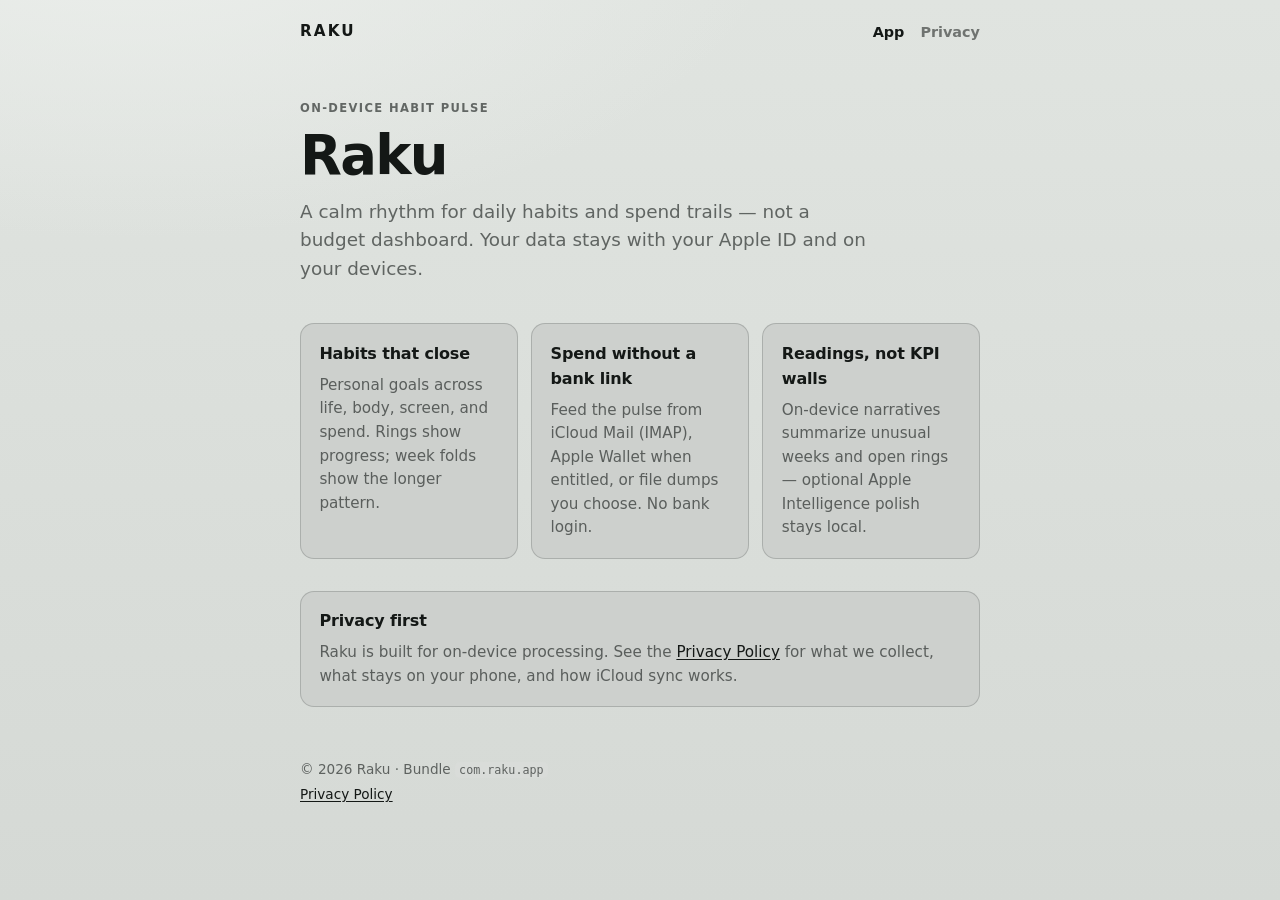
==== index.html @ 1ad312e5 "Publish Raku intro and privacy policy." ====
<!DOCTYPE html>
<html lang="en">
<head>
  <meta charset="utf-8" />
  <meta name="viewport" content="width=device-width, initial-scale=1" />
  <title>Raku — habit pulse</title>
  <meta name="description" content="Raku is a private habit and spend-pulse app. On-device insights. No bank login." />
  <link rel="stylesheet" href="styles.css" />
</head>
<body>
  <header class="top">
    <a class="brand" href="index.html">RAKU</a>
    <nav>
      <a href="index.html" aria-current="page">App</a>
      <a href="privacy.html">Privacy</a>
    </nav>
  </header>

  <main>
    <section class="hero">
      <p class="eyebrow">On-device habit pulse</p>
      <h1>Raku</h1>
      <p class="lede">
        A calm rhythm for daily habits and spend trails — not a budget dashboard.
        Your data stays with your Apple&nbsp;ID and on your devices.
      </p>
    </section>

    <section class="grid">
      <article>
        <h2>Habits that close</h2>
        <p>Personal goals across life, body, screen, and spend. Rings show progress; week folds show the longer pattern.</p>
      </article>
      <article>
        <h2>Spend without a bank link</h2>
        <p>Feed the pulse from iCloud&nbsp;Mail (IMAP), Apple&nbsp;Wallet when entitled, or file dumps you choose. No bank login.</p>
      </article>
      <article>
        <h2>Readings, not KPI walls</h2>
        <p>On-device narratives summarize unusual weeks and open rings — optional Apple Intelligence polish stays local.</p>
      </article>
    </section>

    <section class="note">
      <h2>Privacy first</h2>
      <p>
        Raku is built for on-device processing. See the
        <a href="privacy.html">Privacy Policy</a>
        for what we collect, what stays on your phone, and how iCloud sync works.
      </p>
    </section>
  </main>

  <footer>
    <p>© <span id="y"></span> Raku · Bundle <code>com.raku.app</code></p>
    <p><a href="privacy.html">Privacy Policy</a></p>
  </footer>
  <script>document.getElementById("y").textContent = new Date().getFullYear()</script>
</body>
</html>
---- styles.css ----
:root {
  --wash: #e0e4e0;
  --glass: #b8bcb8;
  --ink: #141816;
  --muted: rgba(20, 24, 22, 0.62);
  --edge: rgba(20, 24, 22, 0.18);
  --panel: #cfd3cf;
}

* { box-sizing: border-box; }

html { color-scheme: light; }

body {
  margin: 0;
  min-height: 100vh;
  font-family: "SF Pro Text", "Segoe UI", system-ui, -apple-system, sans-serif;
  background:
    radial-gradient(1200px 600px at 10% -10%, #ecefec 0%, transparent 55%),
    linear-gradient(180deg, var(--wash), #d5d9d5 100%);
  color: var(--ink);
  line-height: 1.55;
}

a { color: var(--ink); text-underline-offset: 0.15em; }
a:hover { opacity: 0.75; }

.top {
  display: flex;
  align-items: center;
  justify-content: space-between;
  max-width: 720px;
  margin: 0 auto;
  padding: 1.25rem 1.25rem 0.5rem;
}

.brand {
  font-weight: 800;
  letter-spacing: 0.14em;
  text-decoration: none;
  font-size: 0.95rem;
}

nav { display: flex; gap: 1rem; }
nav a {
  text-decoration: none;
  font-size: 0.9rem;
  font-weight: 600;
  opacity: 0.55;
}
nav a[aria-current="page"] { opacity: 1; }

main {
  max-width: 720px;
  margin: 0 auto;
  padding: 1.5rem 1.25rem 3rem;
}

.hero {
  padding: 1.5rem 0 0.5rem;
}

.eyebrow {
  text-transform: uppercase;
  letter-spacing: 0.12em;
  font-size: 0.72rem;
  font-weight: 700;
  color: var(--muted);
  margin: 0 0 0.6rem;
}

h1 {
  font-size: clamp(2.4rem, 6vw, 3.4rem);
  line-height: 1.05;
  letter-spacing: -0.03em;
  margin: 0 0 0.85rem;
}

.lede {
  font-size: 1.15rem;
  color: var(--muted);
  max-width: 36rem;
  margin: 0;
}

.grid {
  display: grid;
  gap: 0.85rem;
  margin: 2rem 0;
}

@media (min-width: 700px) {
  .grid { grid-template-columns: repeat(3, 1fr); }
}

.grid article,
.note {
  background: color-mix(in srgb, var(--glass) 70%, white);
  border: 1px solid var(--edge);
  border-radius: 14px;
  padding: 1.1rem 1.15rem;
}

.grid h2, .note h2, .policy h2 {
  font-size: 1rem;
  margin: 0 0 0.45rem;
  letter-spacing: -0.01em;
}

.grid p, .note p {
  margin: 0;
  font-size: 0.95rem;
  color: var(--muted);
}

.policy h1 { font-size: clamp(1.8rem, 4vw, 2.4rem); }
.policy .meta {
  color: var(--muted);
  font-size: 0.9rem;
  margin-top: -0.3rem;
}
.policy h2 { margin-top: 1.75rem; }
.policy ul { padding-left: 1.2rem; color: var(--muted); }
.policy li { margin: 0.35rem 0; }
.policy p { color: var(--muted); }
.policy strong { color: var(--ink); font-weight: 650; }

code {
  font-family: ui-monospace, "SF Mono", Menlo, monospace;
  font-size: 0.86em;
  background: color-mix(in srgb, var(--panel) 80%, white);
  padding: 0.1em 0.35em;
  border-radius: 5px;
}

footer {
  max-width: 720px;
  margin: 0 auto;
  padding: 0 1.25rem 2.5rem;
  color: var(--muted);
  font-size: 0.85rem;
}
footer p { margin: 0.25rem 0; }
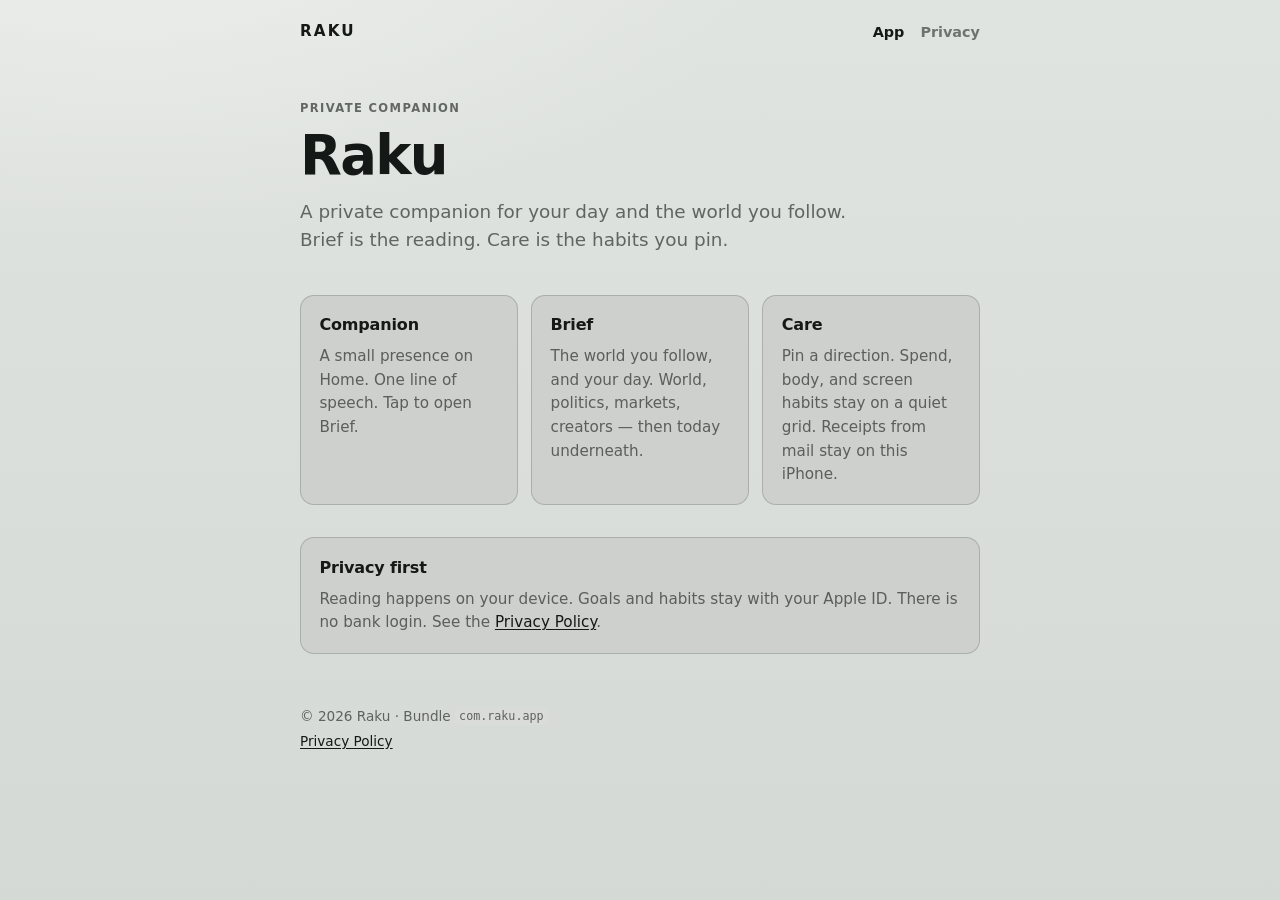
==== commit 84efdeab: "Refresh Raku site for companion, Brief, and Care. Co-authored-by: Cursor <cursoragent@cursor.com>" ====
--- a/index.html
+++ b/index.html
@@ -3,8 +3,8 @@
 <head>
   <meta charset="utf-8" />
   <meta name="viewport" content="width=device-width, initial-scale=1" />
-  <title>Raku — habit pulse</title>
-  <meta name="description" content="Raku is a private habit and spend-pulse app. On-device insights. No bank login." />
+  <title>Raku — your day and the world</title>
+  <meta name="description" content="Raku is a private companion for your day and the world you follow. Brief, Care, and on-device reading. No bank login." />
   <link rel="stylesheet" href="styles.css" />
 </head>
 <body>
@@ -18,35 +18,35 @@
 
   <main>
     <section class="hero">
-      <p class="eyebrow">On-device habit pulse</p>
+      <p class="eyebrow">Private companion</p>
       <h1>Raku</h1>
       <p class="lede">
-        A calm rhythm for daily habits and spend trails — not a budget dashboard.
-        Your data stays with your Apple&nbsp;ID and on your devices.
+        A private companion for your day and the world you follow.
+        Brief is the reading. Care is the habits you pin.
       </p>
     </section>
 
     <section class="grid">
       <article>
-        <h2>Habits that close</h2>
-        <p>Personal goals across life, body, screen, and spend. Rings show progress; week folds show the longer pattern.</p>
+        <h2>Companion</h2>
+        <p>A small presence on Home. One line of speech. Tap to open Brief.</p>
       </article>
       <article>
-        <h2>Spend without a bank link</h2>
-        <p>Feed the pulse from iCloud&nbsp;Mail (IMAP), Apple&nbsp;Wallet when entitled, or file dumps you choose. No bank login.</p>
+        <h2>Brief</h2>
+        <p>The world you follow, and your day. World, politics, markets, creators — then today underneath.</p>
       </article>
       <article>
-        <h2>Readings, not KPI walls</h2>
-        <p>On-device narratives summarize unusual weeks and open rings — optional Apple Intelligence polish stays local.</p>
+        <h2>Care</h2>
+        <p>Pin a direction. Spend, body, and screen habits stay on a quiet grid. Receipts from mail stay on this iPhone.</p>
       </article>
     </section>
 
     <section class="note">
       <h2>Privacy first</h2>
       <p>
-        Raku is built for on-device processing. See the
-        <a href="privacy.html">Privacy Policy</a>
-        for what we collect, what stays on your phone, and how iCloud sync works.
+        Reading happens on your device. Goals and habits stay with your Apple&nbsp;ID.
+        There is no bank login. See the
+        <a href="privacy.html">Privacy Policy</a>.
       </p>
     </section>
   </main>
